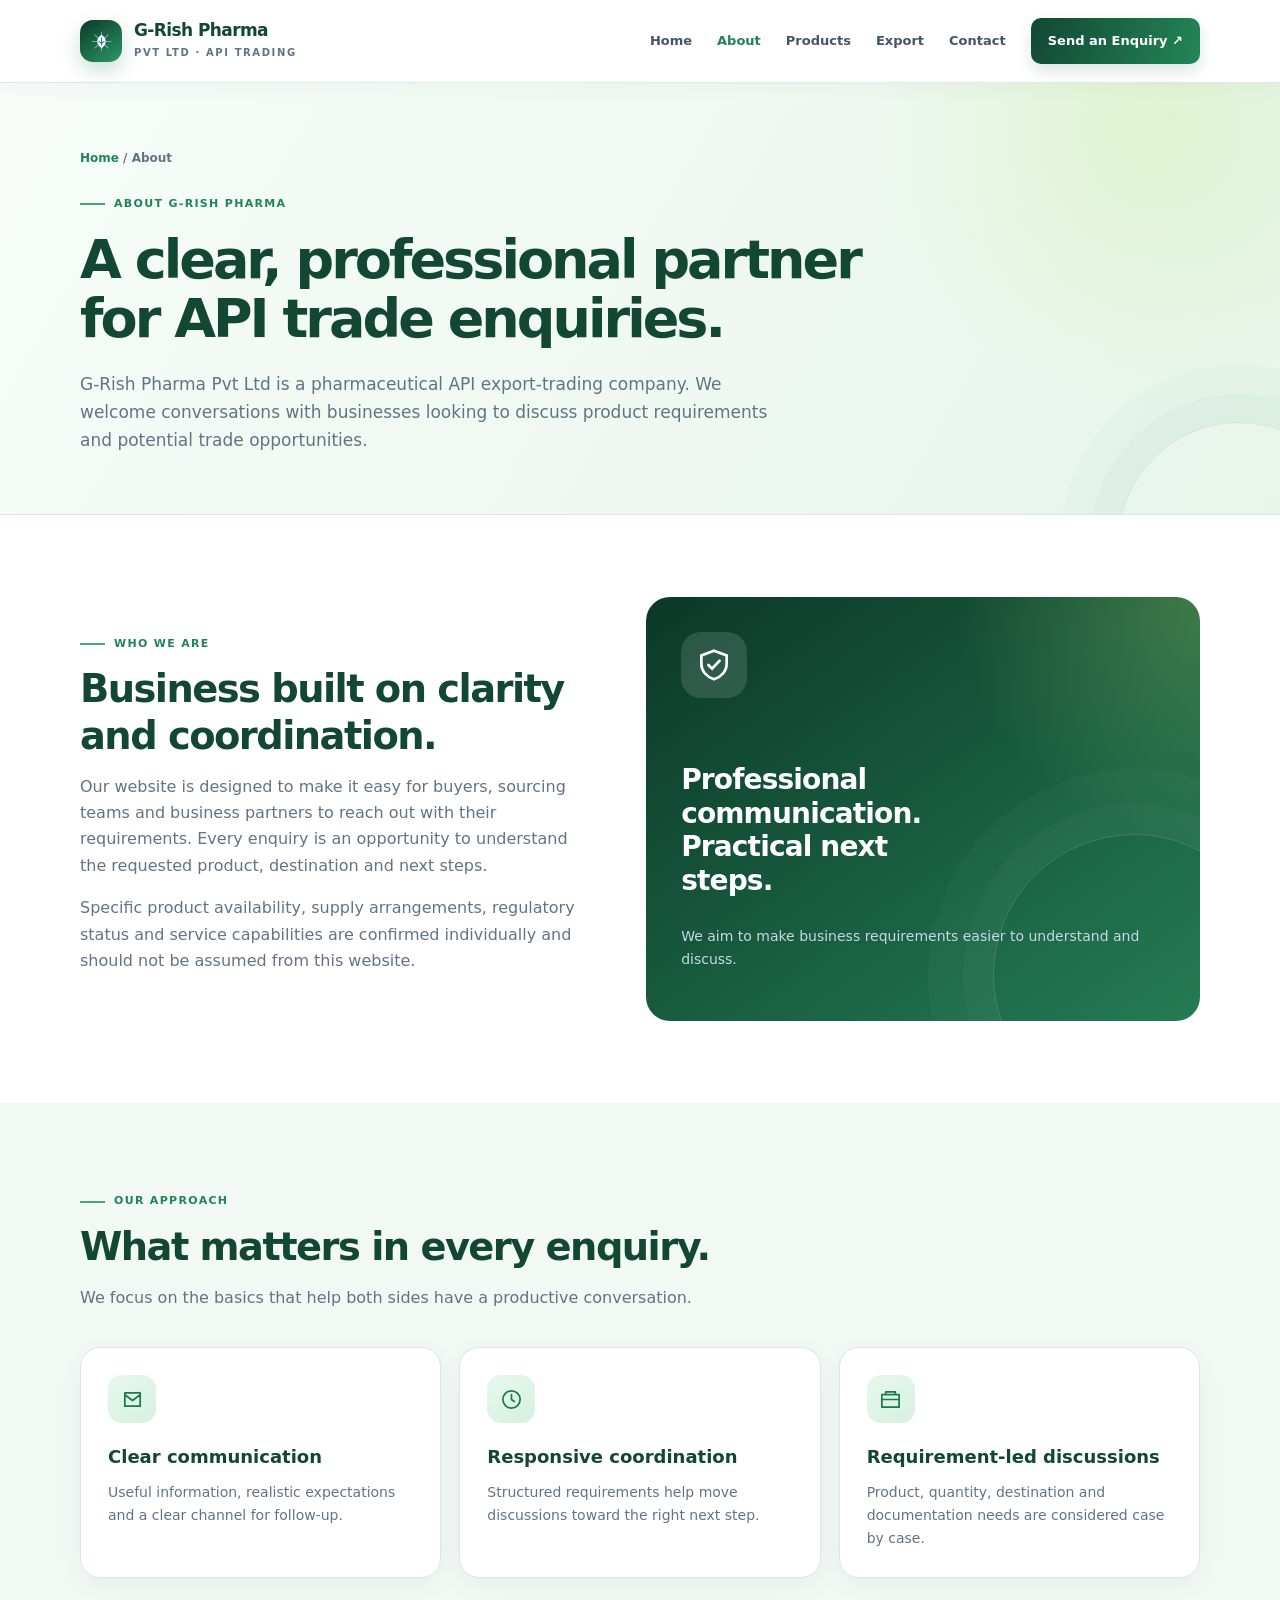
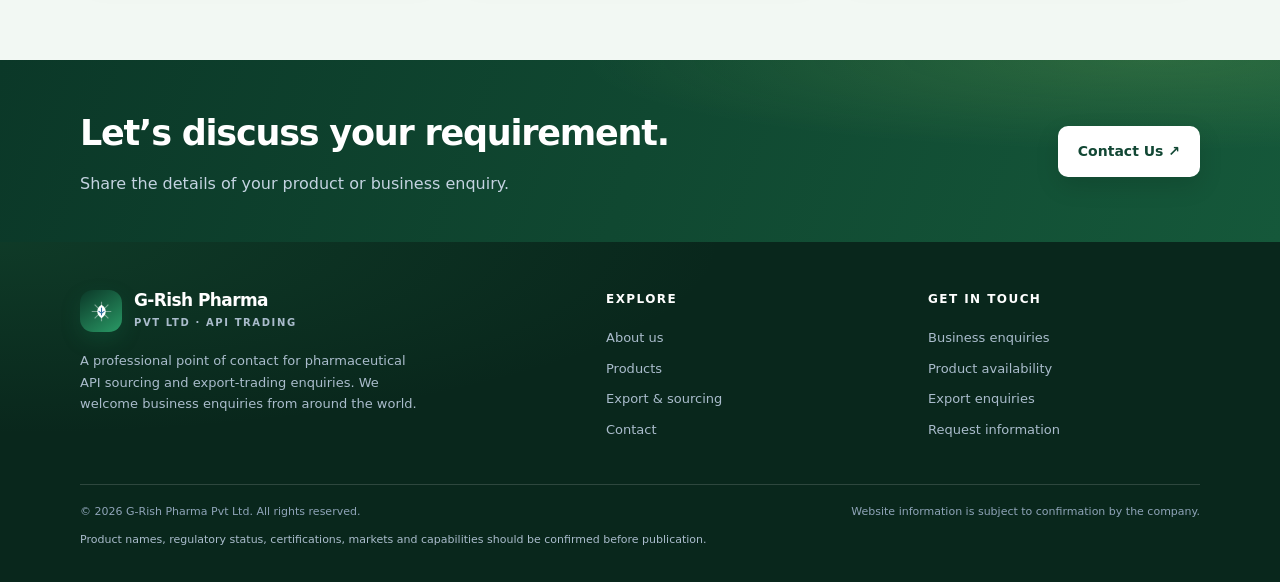
==== about.html @ d68f6c67 "add new static html files" ====
<!doctype html>
<html lang="en">
<head>
  <meta charset="utf-8">
  <meta name="viewport" content="width=device-width, initial-scale=1">
  <title>About Us | G-Rish Pharma Pvt Ltd</title>
  <meta name="description" content="Learn about G-Rish Pharma Pvt Ltd and its approach to pharmaceutical API sourcing and export-trading enquiries.">
  <meta name="theme-color" content="#102541">
  <link rel="stylesheet" href="assets/style.css">
</head>
<body>
<a class="skip-link" href="#main">Skip to content</a>
<header class="site-header">
  <div class="container nav-wrap">
    <a class="brand" href="index.html" aria-label="G-Rish Pharma home">
      <span class="brand-mark" aria-hidden="true">
      <svg viewBox="0 0 32 32" fill="none"><path d="M16 3.5v25M3.5 16h25M7.2 7.2l17.6 17.6M24.8 7.2 7.2 24.8" stroke="currentColor" stroke-width="1.5" opacity=".42"/><path d="M16 7.2c-3.6 2.2-5.4 5.2-5.4 8.8 0 3.6 2.1 6.1 5.4 8.7 3.3-2.6 5.4-5.1 5.4-8.7 0-3.6-1.8-6.6-5.4-8.8Z" fill="white"/><path d="M16 11.5v8.8M12.7 15.9l3.3 2.5 3.3-2.5" stroke="#2b6f9f" stroke-width="1.4" stroke-linecap="round" stroke-linejoin="round"/></svg>
    </span>
      <span><span class="brand-name">G-Rish Pharma</span><span class="brand-sub">Pvt Ltd · API Trading</span></span>
    </a>
    <button class="menu-toggle" type="button" aria-expanded="false" aria-controls="primary-navigation">Menu</button>
    <nav class="nav-links" id="primary-navigation" aria-label="Main navigation">
      <a href="index.html">Home</a><a href="about.html" aria-current="page">About</a><a href="products.html">Products</a><a href="export.html">Export</a><a href="contact.html">Contact</a>
      <a class="nav-cta" href="contact.html">Send an Enquiry ↗</a>
    </nav>
  </div>
</header>
<main id="main">

<section class="page-hero"><div class="container"><div class="breadcrumb"><a href="index.html">Home</a> / About</div><span class="eyebrow">About G-Rish Pharma</span><h1>A clear, professional partner for API trade enquiries.</h1><p>G-Rish Pharma Pvt Ltd is a pharmaceutical API export-trading company. We welcome conversations with businesses looking to discuss product requirements and potential trade opportunities.</p></div></section>
<section class="section"><div class="container split">
  <div class="split-copy"><span class="eyebrow">Who we are</span><h2>Business built on clarity and coordination.</h2><p>Our website is designed to make it easy for buyers, sourcing teams and business partners to reach out with their requirements. Every enquiry is an opportunity to understand the requested product, destination and next steps.</p><p>Specific product availability, supply arrangements, regulatory status and service capabilities are confirmed individually and should not be assumed from this website.</p></div>
  <div class="split-visual"><div class="big-mark"><svg width="38" height="38" viewBox="0 0 24 24" fill="none"><path d="M12 3 20 6v5c0 5-3.5 8.5-8 10-4.5-1.5-8-5-8-10V6l8-3Z" stroke="white" stroke-width="1.7"/><path d="m8.5 12 2.3 2.3 4.7-5" stroke="white" stroke-width="1.7" stroke-linecap="round"/></svg></div><h3>Professional communication. Practical next steps.</h3><p>We aim to make business requirements easier to understand and discuss.</p></div>
</div></section>
<section class="section section-soft"><div class="container"><div class="section-head"><span class="eyebrow">Our approach</span><h2>What matters in every enquiry.</h2><p>We focus on the basics that help both sides have a productive conversation.</p></div><div class="card-grid">
<article class="info-card"><div class="card-icon"><svg viewBox="0 0 24 24" fill="none"><path d="M4 5h16v14H4zM4 7l8 6 8-6" stroke="currentColor" stroke-width="1.8" stroke-linejoin="round"/></svg></div><h3>Clear communication</h3><p>Useful information, realistic expectations and a clear channel for follow-up.</p></article>
<article class="info-card"><div class="card-icon"><svg viewBox="0 0 24 24" fill="none"><circle cx="12" cy="12" r="9" stroke="currentColor" stroke-width="1.8"/><path d="M12 7v5l3 2" stroke="currentColor" stroke-width="1.8" stroke-linecap="round"/></svg></div><h3>Responsive coordination</h3><p>Structured requirements help move discussions toward the right next step.</p></article>
<article class="info-card"><div class="card-icon"><svg viewBox="0 0 24 24" fill="none"><path d="M3 7h18v13H3zM7 7V4h10v3M3 12h18" stroke="currentColor" stroke-width="1.8" stroke-linejoin="round"/></svg></div><h3>Requirement-led discussions</h3><p>Product, quantity, destination and documentation needs are considered case by case.</p></article>
</div></div></section>
<section class="cta-band"><div class="container cta-wrap"><div><h2>Let’s discuss your requirement.</h2><p>Share the details of your product or business enquiry.</p></div><a class="btn" href="contact.html">Contact Us ↗</a></div></section>

</main>
<footer class="site-footer">
  <div class="container">
    <div class="footer-grid">
      <div class="footer-brand">
        <a class="brand" href="index.html"><span class="brand-mark" aria-hidden="true">
      <svg viewBox="0 0 32 32" fill="none"><path d="M16 3.5v25M3.5 16h25M7.2 7.2l17.6 17.6M24.8 7.2 7.2 24.8" stroke="currentColor" stroke-width="1.5" opacity=".42"/><path d="M16 7.2c-3.6 2.2-5.4 5.2-5.4 8.8 0 3.6 2.1 6.1 5.4 8.7 3.3-2.6 5.4-5.1 5.4-8.7 0-3.6-1.8-6.6-5.4-8.8Z" fill="white"/><path d="M16 11.5v8.8M12.7 15.9l3.3 2.5 3.3-2.5" stroke="#2b6f9f" stroke-width="1.4" stroke-linecap="round" stroke-linejoin="round"/></svg>
    </span><span><span class="brand-name">G-Rish Pharma</span><span class="brand-sub">Pvt Ltd · API Trading</span></span></a>
        <p>A professional point of contact for pharmaceutical API sourcing and export-trading enquiries. We welcome business enquiries from around the world.</p>
      </div>
      <div class="footer-col"><h3>Explore</h3><a href="about.html">About us</a><a href="products.html">Products</a><a href="export.html">Export & sourcing</a><a href="contact.html">Contact</a></div>
      <div class="footer-col"><h3>Get in touch</h3><a href="contact.html">Business enquiries</a><a href="contact.html">Product availability</a><a href="contact.html">Export enquiries</a><a href="contact.html">Request information</a></div>
    </div>
    <div class="footer-bottom"><span>© <span id="year">2026</span> G-Rish Pharma Pvt Ltd. All rights reserved.</span><span>Website information is subject to confirmation by the company.</span></div>
    <p class="footer-note">Product names, regulatory status, certifications, markets and capabilities should be confirmed before publication.</p>
  </div>
</footer>
<script>document.getElementById('year').textContent = new Date().getFullYear();</script>
<script src="assets/script.js"></script>
</body>
</html>
---- assets/style.css ----
:root {
  --navy: #124734;
  --navy-2: #1b6247;
  --blue: #20845b;
  --teal: #45a878;
  --ink: #1b2b3d;
  --muted: #637386;
  --line: #dce5ed;
  --pale: #f2f8f3;
  --white: #fff;
  --shadow: 0 18px 45px rgba(16, 37, 65, .09);
  --radius: 18px;
}
* { box-sizing: border-box; }
html { scroll-behavior: smooth; }
body { margin: 0; color: var(--ink); background: var(--white); font-family: Inter, ui-sans-serif, system-ui, -apple-system, BlinkMacSystemFont, "Segoe UI", sans-serif; line-height: 1.65; }
a { color: inherit; text-decoration: none; }
img, svg { max-width: 100%; }
.container { width: min(1120px, calc(100% - 40px)); margin: 0 auto; }
.skip-link { position: absolute; left: -999px; top: 0; background: white; padding: 10px; z-index: 99; }
.skip-link:focus { left: 10px; }
.site-header { position: sticky; top: 0; z-index: 50; background: rgba(255,255,255,.96); backdrop-filter: blur(12px); border-bottom: 1px solid rgba(220,229,237,.9); }
.nav-wrap { min-height: 82px; display: flex; align-items: center; justify-content: space-between; gap: 24px; }
.brand { display: flex; align-items: center; gap: 12px; min-width: 205px; }
.brand-mark { width: 42px; height: 42px; display: grid; place-items: center; color: white; border-radius: 13px; background: linear-gradient(145deg, var(--navy), var(--blue)); box-shadow: 0 7px 18px rgba(16,37,65,.18); }
.brand-mark svg { width: 25px; height: 25px; }
.brand-name { display: block; font-weight: 800; color: var(--navy); letter-spacing: -.035em; line-height: 1.1; font-size: 17px; }
.brand-sub { display: block; font-size: 10px; letter-spacing: .16em; color: var(--muted); font-weight: 700; text-transform: uppercase; margin-top: 5px; }
.nav-links { display: flex; align-items: center; gap: 25px; font-size: 13px; font-weight: 700; color: #43556a; }
.nav-links a { padding: 10px 0; transition: color .2s; }
.nav-links a:hover, .nav-links a[aria-current="page"] { color: var(--blue); }
.nav-links .nav-cta { background: var(--navy); color: white; padding: 12px 17px; border-radius: 10px; }
.nav-links .nav-cta:hover { background: var(--blue); color: white; }
.menu-toggle { display: none; border: 1px solid var(--line); background: white; color: var(--navy); padding: 9px 12px; border-radius: 10px; font-weight: 700; }
.hero { overflow: hidden; background: radial-gradient(circle at 85% 15%, rgba(54,166,160,.16), transparent 25%), linear-gradient(120deg, #f5faf6 0%, #eef7f0 60%, #e5f3e9 100%); position: relative; }
.hero-grid { display: grid; grid-template-columns: 1.08fr .92fr; gap: 52px; align-items: center; padding: 86px 0 92px; min-height: 555px; }
.eyebrow { display: inline-flex; align-items: center; gap: 9px; text-transform: uppercase; letter-spacing: .15em; color: var(--blue); font-size: 11px; font-weight: 800; }
.eyebrow:before { content: ""; width: 25px; height: 2px; background: var(--teal); display: inline-block; }
h1, h2, h3, p { margin-top: 0; }
h1 { font-size: clamp(38px, 5vw, 62px); line-height: 1.08; letter-spacing: -.055em; color: var(--navy); margin: 18px 0 22px; }
h1 em { color: var(--blue); font-style: normal; }
.lead { font-size: 18px; color: #56697c; max-width: 580px; line-height: 1.75; }
.actions { display: flex; flex-wrap: wrap; gap: 12px; margin-top: 30px; }
.btn { display: inline-flex; align-items: center; justify-content: center; gap: 9px; padding: 13px 19px; border-radius: 10px; font-size: 14px; font-weight: 800; border: 1px solid transparent; cursor: pointer; transition: transform .2s, background .2s, box-shadow .2s; }
.btn:hover { transform: translateY(-2px); }
.btn-primary { color: white; background: var(--navy); box-shadow: 0 9px 20px rgba(16,37,65,.16); }
.btn-primary:hover { background: var(--blue); }
.btn-outline { color: var(--navy); border-color: #c8d5e0; background: rgba(255,255,255,.65); }
.btn-outline:hover { background: white; }
.hero-visual { position: relative; min-height: 350px; display: grid; place-items: center; }
.visual-orbit { position: absolute; width: min(390px, 100%); aspect-ratio: 1; border: 1px solid rgba(32,132,91,.18); border-radius: 50%; }
.visual-orbit:before, .visual-orbit:after { content: ""; position: absolute; inset: 30px; border: 1px dashed rgba(32,132,91,.2); border-radius: 50%; }
.visual-orbit:after { inset: 65px; border-style: solid; opacity: .7; }
.molecule-card { width: 255px; min-height: 275px; position: relative; z-index: 1; border: 1px solid rgba(255,255,255,.9); border-radius: 28px; background: linear-gradient(145deg, rgba(255,255,255,.94), rgba(239,247,250,.88)); box-shadow: 0 30px 65px rgba(16,37,65,.15); display: flex; flex-direction: column; align-items: center; justify-content: center; padding: 25px; }
.molecule-icon { width: 130px; height: 130px; margin-bottom: 16px; }
.molecule-card strong { font-size: 17px; color: var(--navy); }
.molecule-card span { font-size: 11px; color: var(--muted); letter-spacing: .11em; text-transform: uppercase; margin-top: 4px; }
.float-chip { position: absolute; z-index: 2; display: flex; align-items: center; gap: 10px; background: white; padding: 12px 15px; border: 1px solid var(--line); border-radius: 13px; box-shadow: var(--shadow); font-size: 12px; font-weight: 800; color: var(--navy); }
.float-chip small { display: block; color: var(--muted); font-size: 10px; font-weight: 600; }
.float-chip .chip-icon { width: 33px; height: 33px; display: grid; place-items: center; border-radius: 9px; color: var(--blue); background: #e8f5ec; }
.chip-top { top: 30px; right: -2px; }
.chip-bottom { bottom: 28px; left: -6px; }
.trust-strip { border-bottom: 1px solid var(--line); background: white; }
.trust-grid { display: grid; grid-template-columns: repeat(3, 1fr); gap: 20px; padding: 23px 0; }
.trust-item { display: flex; align-items: center; gap: 13px; color: var(--navy); font-size: 13px; font-weight: 800; }
.trust-item svg { color: var(--teal); flex: 0 0 24px; }
.section { padding: 82px 0; }
.section-soft { background: var(--pale); }
.section-head { max-width: 690px; margin-bottom: 36px; }
.section-head h2, .split-copy h2 { color: var(--navy); font-size: clamp(29px, 3vw, 42px); letter-spacing: -.04em; line-height: 1.2; margin: 13px 0 15px; }
.section-head p, .split-copy p { color: var(--muted); font-size: 16px; }
.card-grid { display: grid; grid-template-columns: repeat(3, 1fr); gap: 18px; }
.info-card { background: white; border: 1px solid var(--line); border-radius: var(--radius); padding: 27px; box-shadow: 0 5px 18px rgba(16,37,65,.025); transition: transform .2s, box-shadow .2s; }
.info-card:hover { transform: translateY(-4px); box-shadow: var(--shadow); }
.card-icon { width: 48px; height: 48px; border-radius: 14px; background: #e8f5ec; color: var(--blue); display: grid; place-items: center; margin-bottom: 19px; }
.card-icon svg { width: 23px; height: 23px; }
.info-card h3 { color: var(--navy); font-size: 18px; margin-bottom: 9px; }
.info-card p { color: var(--muted); font-size: 14px; margin-bottom: 0; }
.text-link { display: inline-flex; align-items: center; gap: 8px; color: var(--blue); font-weight: 800; font-size: 13px; margin-top: 18px; }
.split { display: grid; grid-template-columns: .95fr 1.05fr; gap: 65px; align-items: center; }
.split-visual { min-height: 345px; border-radius: 24px; background: linear-gradient(145deg, var(--navy), #247b54); padding: 35px; color: white; position: relative; overflow: hidden; }
.split-visual:after { content: ""; position: absolute; width: 280px; height: 280px; right: -75px; bottom: -95px; border: 1px solid rgba(255,255,255,.15); border-radius: 50%; box-shadow: 0 0 0 30px rgba(255,255,255,.025), 0 0 0 65px rgba(255,255,255,.025); }
.split-visual .big-mark { width: 66px; height: 66px; border-radius: 20px; background: rgba(255,255,255,.13); display: grid; place-items: center; margin-bottom: 65px; }
.split-visual h3 { font-size: 28px; letter-spacing: -.03em; max-width: 300px; line-height: 1.2; position: relative; z-index: 1; }
.split-visual p { color: #c5d8e7; font-size: 14px; position: relative; z-index: 1; }
.check-list { list-style: none; padding: 0; margin: 23px 0 0; display: grid; gap: 13px; }
.check-list li { display: flex; gap: 11px; color: #405468; font-size: 14px; }
.check-list svg { color: var(--teal); flex: 0 0 19px; margin-top: 3px; }
.cta-band { background: var(--navy); color: white; padding: 45px 0; }
.cta-wrap { display: flex; align-items: center; justify-content: space-between; gap: 25px; }
.cta-wrap h2 { font-size: clamp(25px, 3vw, 35px); letter-spacing: -.035em; margin-bottom: 8px; }
.cta-wrap p { color: #c4d3e1; margin-bottom: 0; }
.cta-band .btn { background: white; color: var(--navy); white-space: nowrap; }
.page-hero { padding: 66px 0 60px; background: linear-gradient(120deg, #f5faf6, #eaf5ed); border-bottom: 1px solid var(--line); }
.page-hero h1 { font-size: clamp(37px, 4.5vw, 54px); max-width: 780px; }
.page-hero p { color: var(--muted); font-size: 17px; max-width: 720px; margin-bottom: 0; }
.breadcrumb { color: var(--muted); font-size: 12px; font-weight: 700; margin-bottom: 18px; }
.breadcrumb a { color: var(--blue); }
.product-note { background: #fff8e8; border: 1px solid #f1dfb3; border-radius: 12px; padding: 15px 18px; color: #72551b; font-size: 13px; margin-bottom: 25px; }
.product-card { display: flex; flex-direction: column; }
.product-card .product-type { display: inline-flex; align-self: flex-start; color: var(--blue); background: #e8f5ec; border-radius: 7px; padding: 5px 9px; font-size: 10px; font-weight: 800; letter-spacing: .08em; text-transform: uppercase; margin-bottom: 14px; }
.product-card .text-link { margin-top: auto; padding-top: 18px; }
.feature-list { display: grid; grid-template-columns: repeat(2, 1fr); gap: 18px; }
.feature { display: flex; gap: 14px; padding: 18px; border: 1px solid var(--line); border-radius: 14px; }
.feature .card-icon { flex: 0 0 43px; width: 43px; height: 43px; margin: 0; }
.feature h3 { font-size: 15px; margin-bottom: 4px; color: var(--navy); }
.feature p { color: var(--muted); font-size: 13px; margin: 0; }
.steps { display: grid; grid-template-columns: repeat(4, 1fr); gap: 15px; counter-reset: step; }
.step { padding: 22px; border: 1px solid var(--line); border-radius: 15px; background: white; counter-increment: step; }
.step:before { content: "0" counter(step); display: block; color: var(--teal); font-size: 12px; font-weight: 900; letter-spacing: .12em; margin-bottom: 22px; }
.step h3 { color: var(--navy); font-size: 16px; margin-bottom: 8px; }
.step p { font-size: 13px; color: var(--muted); margin: 0; }
.contact-grid { display: grid; grid-template-columns: .8fr 1.2fr; gap: 35px; align-items: start; }
.contact-panel { background: var(--navy); border-radius: var(--radius); padding: 30px; color: white; }
.contact-panel h2 { font-size: 25px; margin-bottom: 12px; }
.contact-panel > p { color: #c4d3e1; font-size: 14px; }
.contact-item { padding: 17px 0; border-top: 1px solid rgba(255,255,255,.16); }
.contact-item span { display: block; color: #9eb8cc; font-size: 11px; text-transform: uppercase; letter-spacing: .1em; font-weight: 800; margin-bottom: 5px; }
.contact-item strong, .contact-item a { font-size: 14px; overflow-wrap: anywhere; }
.contact-item .placeholder { color: #f5d58a; font-weight: 600; }
.form-panel { padding: 30px; border: 1px solid var(--line); border-radius: var(--radius); box-shadow: var(--shadow); }
.form-panel h2 { color: var(--navy); font-size: 25px; margin-bottom: 5px; }
.form-panel > p { color: var(--muted); font-size: 13px; margin-bottom: 24px; }
.form-grid { display: grid; grid-template-columns: repeat(2, 1fr); gap: 17px; }
.field { display: flex; flex-direction: column; gap: 7px; }
.field-full { grid-column: 1 / -1; }
.field label { font-size: 12px; font-weight: 800; color: #42566b; }
.field input, .field select, .field textarea { width: 100%; border: 1px solid #d4dfe8; border-radius: 9px; padding: 12px 13px; font: inherit; font-size: 14px; color: var(--ink); background: white; }
.field textarea { min-height: 125px; resize: vertical; }
.field input:focus, .field select:focus, .field textarea:focus { outline: 3px solid rgba(32,132,91,.15); border-color: var(--blue); }
.form-hint { color: var(--muted); font-size: 11px; margin: 12px 0 0; }
.form-status { display: none; margin-top: 15px; padding: 12px; border-radius: 9px; background: #eaf7f2; color: #17654b; font-size: 13px; }
.site-footer { background: #0b1b2d; color: white; padding: 48px 0 22px; }
.footer-grid { display: grid; grid-template-columns: 1.4fr .8fr .8fr; gap: 50px; padding-bottom: 35px; }
.footer-brand .brand-name { color: white; }
.footer-brand .brand-sub { color: #aabccc; }
.footer-brand p { color: #aabccc; max-width: 350px; font-size: 13px; margin-top: 18px; }
.footer-col h3 { font-size: 12px; text-transform: uppercase; letter-spacing: .12em; margin-bottom: 17px; }
.footer-col a { display: block; color: #aabccc; font-size: 13px; margin: 9px 0; }
.footer-col a:hover { color: white; }
.footer-bottom { border-top: 1px solid rgba(255,255,255,.12); padding-top: 18px; display: flex; justify-content: space-between; gap: 15px; color: #8fa4b8; font-size: 11px; }
.footer-note { color: #aabccc; font-size: 11px; margin-top: 10px; }
@media (max-width: 900px) {
  .nav-links { gap: 14px; }
  .hero-grid { gap: 22px; }
  .split { gap: 35px; }
  .steps { grid-template-columns: repeat(2, 1fr); }
  .contact-grid { grid-template-columns: 1fr; }
}
@media (max-width: 720px) {
  .container { width: min(100% - 30px, 1120px); }
  .nav-wrap { min-height: 72px; }
  .menu-toggle { display: inline-flex; }
  .nav-links { display: none; position: absolute; left: 0; right: 0; top: 71px; padding: 14px 20px 20px; background: white; border-bottom: 1px solid var(--line); flex-direction: column; align-items: stretch; gap: 2px; box-shadow: 0 18px 25px rgba(16,37,65,.08); }
  .nav-links.open { display: flex; }
  .nav-links a { padding: 11px 8px; }
  .nav-links .nav-cta { text-align: center; margin-top: 5px; }
  .hero-grid { grid-template-columns: 1fr; padding: 58px 0 48px; gap: 15px; }
  .hero-visual { min-height: 310px; }
  .visual-orbit { width: 300px; }
  .molecule-card { width: 215px; min-height: 225px; }
  .molecule-icon { width: 105px; height: 105px; }
  .chip-top { right: 0; top: 12px; }
  .chip-bottom { left: 0; bottom: 8px; }
  .trust-grid { grid-template-columns: 1fr; gap: 13px; padding: 20px 0; }
  .section { padding: 58px 0; }
  .card-grid { grid-template-columns: 1fr; }
  .split { grid-template-columns: 1fr; }
  .split-visual { min-height: 280px; }
  .split-visual .big-mark { margin-bottom: 40px; }
  .cta-wrap { align-items: flex-start; flex-direction: column; }
  .page-hero { padding: 47px 0; }
  .feature-list { grid-template-columns: 1fr; }
  .footer-grid { grid-template-columns: 1fr 1fr; gap: 30px; }
  .footer-brand { grid-column: 1 / -1; }
  .footer-bottom { flex-direction: column; }
  .form-grid { grid-template-columns: 1fr; }
  .field-full { grid-column: auto; }
  .form-panel, .contact-panel { padding: 23px; }
}
@media (prefers-reduced-motion: reduce) {
  *, *::before, *::after { scroll-behavior: auto !important; transition: none !important; }
}

/* Enhanced visual identity and subtle motion */
:root { --lime: #b9e86b; --mint: #e7f8ef; --deep-green: #0b3828; --shadow: 0 22px 55px rgba(10, 61, 40, .12); }
.site-header { box-shadow: 0 4px 22px rgba(10,61,40,.035); }
.brand-mark { background: linear-gradient(145deg, #0b3828, #2a9a66); box-shadow: 0 8px 20px rgba(22,120,76,.23); }
.nav-links .nav-cta { background: linear-gradient(110deg, #124734, #238657); box-shadow: 0 7px 16px rgba(18,71,52,.14); }
.hero { background: radial-gradient(ellipse at 82% 28%, rgba(185,232,107,.30), transparent 22%), radial-gradient(ellipse at 5% 100%, rgba(45,165,107,.13), transparent 35%), linear-gradient(125deg, #f7fcf8 0%, #edf8f0 53%, #e1f3e6 100%); }
.hero:before { content: ""; position: absolute; inset: 0; pointer-events: none; opacity: .24; background-image: radial-gradient(#55a977 1px, transparent 1px); background-size: 23px 23px; mask-image: linear-gradient(90deg, black, transparent 60%); }
.hero-grid { position: relative; z-index: 1; }
.hero h1 { animation: rise-in .75s both; }
.hero .lead { animation: rise-in .85s .08s both; }
.hero .actions { animation: rise-in .9s .15s both; }
.eyebrow { letter-spacing: .12em; }
.live-dot { display: inline-block; width: 8px; height: 8px; border-radius: 50%; background: #2caa68; box-shadow: 0 0 0 5px rgba(44,170,104,.12); animation: pulse-dot 2s infinite; }
.btn-primary { background: linear-gradient(110deg, #10452f, #258b59); box-shadow: 0 11px 24px rgba(18,100,62,.2); }
.btn-primary:hover { box-shadow: 0 14px 28px rgba(18,100,62,.28); }
.visual-orbit { border-color: rgba(32,132,91,.23); animation: orbit-breathe 6s ease-in-out infinite; }
.molecule-card { border-radius: 30px; background: linear-gradient(145deg, rgba(255,255,255,.98), rgba(230,248,237,.9)); box-shadow: 0 28px 75px rgba(16,78,49,.17); animation: float-soft 5s ease-in-out infinite; }
.molecule-icon { filter: drop-shadow(0 7px 7px rgba(40,145,95,.12)); }
.float-chip { box-shadow: 0 13px 35px rgba(10,61,40,.13); animation: float-soft 5.5s ease-in-out infinite; }
.chip-bottom { animation-delay: -2.2s; }
.orbit-spark { position: absolute; z-index: 2; color: #5aa96f; font-size: 28px; animation: twinkle 3s ease-in-out infinite; }
.spark-one { top: 28px; left: 48px; }
.spark-two { right: 38px; bottom: 39px; animation-delay: -1.2s; }
.category-ribbon { overflow: hidden; color: white; background: #103e2b; border-block: 1px solid rgba(255,255,255,.13); }
.category-track { display: flex; align-items: center; justify-content: space-around; gap: 34px; min-width: max-content; padding: 14px 0; animation: marquee 32s linear infinite; }
.category-track span { font-size: 10px; font-weight: 850; letter-spacing: .18em; }
.category-track b { color: var(--lime); font-size: 13px; }
.trust-strip { border-bottom-color: #e3eee7; }
.trust-item { padding: 3px 0; }
.trust-item svg { color: #248b59; }
.section-head h2 em, .spotlight-head h2 em { color: #218654; font-style: normal; }
.info-card { border-radius: 20px; box-shadow: 0 8px 28px rgba(10,61,40,.045); }
.info-card:hover { border-color: #b9dfc7; box-shadow: 0 20px 45px rgba(10,61,40,.1); }
.card-icon { background: linear-gradient(145deg, #e7f8ef, #d6f0df); color: #197a4c; }
.spotlight-section { background: linear-gradient(180deg, #fff 0%, #f7fcf8 100%); }
.spotlight-head { display: flex; justify-content: space-between; align-items: end; gap: 25px; margin-bottom: 32px; }
.spotlight-head h2 { max-width: 640px; margin: 13px 0 0; color: var(--navy); font-size: clamp(29px, 3vw, 42px); line-height: 1.18; letter-spacing: -.04em; }
.spotlight-grid { display: grid; grid-template-columns: repeat(4, 1fr); gap: 15px; }
.spotlight-card { min-height: 265px; padding: 23px; position: relative; overflow: hidden; border: 1px solid #dcece2; border-radius: 19px; background: white; transition: transform .25s, box-shadow .25s, border-color .25s; }
.spotlight-card:after { content: ""; position: absolute; width: 150px; height: 150px; border-radius: 50%; right: -80px; top: -78px; background: #eff9e8; transition: transform .3s; }
.spotlight-card:hover { transform: translateY(-7px); border-color: #a8d6b8; box-shadow: 0 20px 42px rgba(10,61,40,.1); }
.spotlight-card:hover:after { transform: scale(1.35); }
.spotlight-number { position: relative; z-index: 1; font-size: 11px; letter-spacing: .12em; color: #6b9c7c; font-weight: 900; }
.spotlight-symbol { display: grid; place-items: center; width: 45px; height: 45px; margin: 22px 0 18px; border-radius: 14px; color: #176b43; background: #e8f7ed; font-size: 24px; font-weight: 500; }
.spotlight-card h3 { color: #124734; font-size: 17px; line-height: 1.3; margin-bottom: 9px; }
.spotlight-card p { color: var(--muted); font-size: 13px; line-height: 1.65; }
.spotlight-arrow { display: inline-block; margin-top: 4px; color: #218654; font-size: 12px; font-weight: 850; }
.split-visual { background: radial-gradient(circle at 100% 0%, rgba(185,232,107,.24), transparent 35%), linear-gradient(145deg, #0b3828, #247b54); }
.cta-band { background: radial-gradient(ellipse at 90% 0%, rgba(185,232,107,.15), transparent 35%), linear-gradient(110deg, #0b3828, #15583a); }
.cta-band .btn { color: #124734; box-shadow: 0 9px 25px rgba(0,0,0,.12); }
.page-hero { position: relative; overflow: hidden; background: radial-gradient(circle at 90% 10%, rgba(185,232,107,.23), transparent 23%), linear-gradient(120deg, #f7fcf8, #e7f5eb); }
.page-hero:after { content: ""; position: absolute; width: 240px; height: 240px; border: 1px solid rgba(32,132,91,.12); border-radius: 50%; right: -80px; bottom: -150px; box-shadow: 0 0 0 28px rgba(32,132,91,.035), 0 0 0 58px rgba(32,132,91,.025); }
.page-hero .container { position: relative; z-index: 1; }
.product-card, .feature, .step, .contact-panel, .form-panel { border-radius: 19px; }
.product-card:hover, .feature:hover, .step:hover { box-shadow: 0 16px 35px rgba(10,61,40,.08); border-color: #c2e2ce; }
.site-footer { background: radial-gradient(ellipse at 0% 0%, rgba(42,145,91,.18), transparent 40%), #09271c; }
.footer-bottom { border-color: rgba(255,255,255,.15); }
@keyframes rise-in { from { opacity: 0; transform: translateY(18px); } to { opacity: 1; transform: translateY(0); } }
@keyframes float-soft { 0%,100% { transform: translateY(0); } 50% { transform: translateY(-9px); } }
@keyframes orbit-breathe { 0%,100% { transform: scale(1); opacity: .85; } 50% { transform: scale(1.035); opacity: 1; } }
@keyframes pulse-dot { 0%,100% { box-shadow: 0 0 0 4px rgba(44,170,104,.12); } 50% { box-shadow: 0 0 0 8px rgba(44,170,104,.04); } }
@keyframes twinkle { 0%,100% { opacity: .45; transform: scale(.85) rotate(0); } 50% { opacity: 1; transform: scale(1.12) rotate(12deg); } }
@keyframes marquee { to { transform: translateX(-50%); } }
@media (max-width: 1000px) { .spotlight-grid { grid-template-columns: repeat(2, 1fr); } }
@media (max-width: 720px) { .spotlight-head { align-items: flex-start; flex-direction: column; } .spotlight-grid { grid-template-columns: 1fr; } .spotlight-card { min-height: 225px; } .category-track { gap: 22px; } }
@media (prefers-reduced-motion: reduce) { .hero h1, .hero .lead, .hero .actions, .visual-orbit, .molecule-card, .float-chip, .orbit-spark, .category-track { animation: none !important; } }
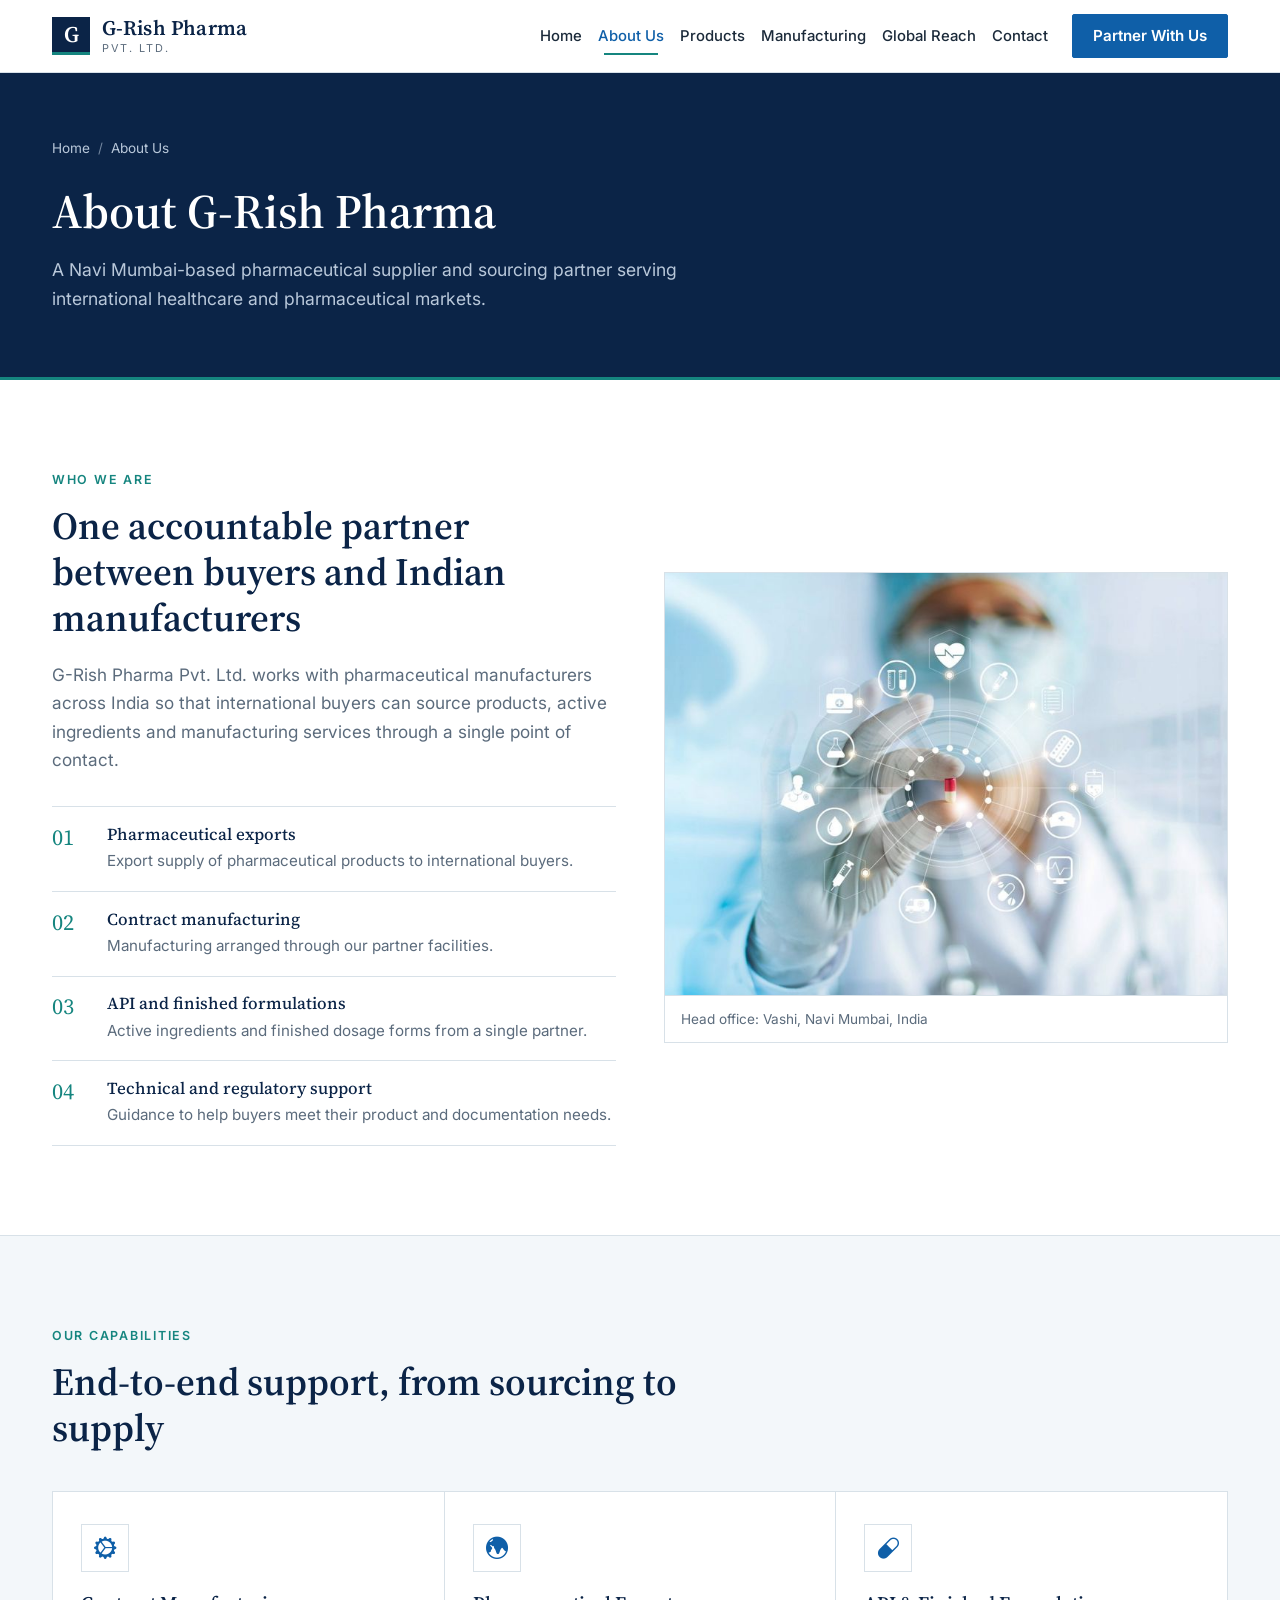
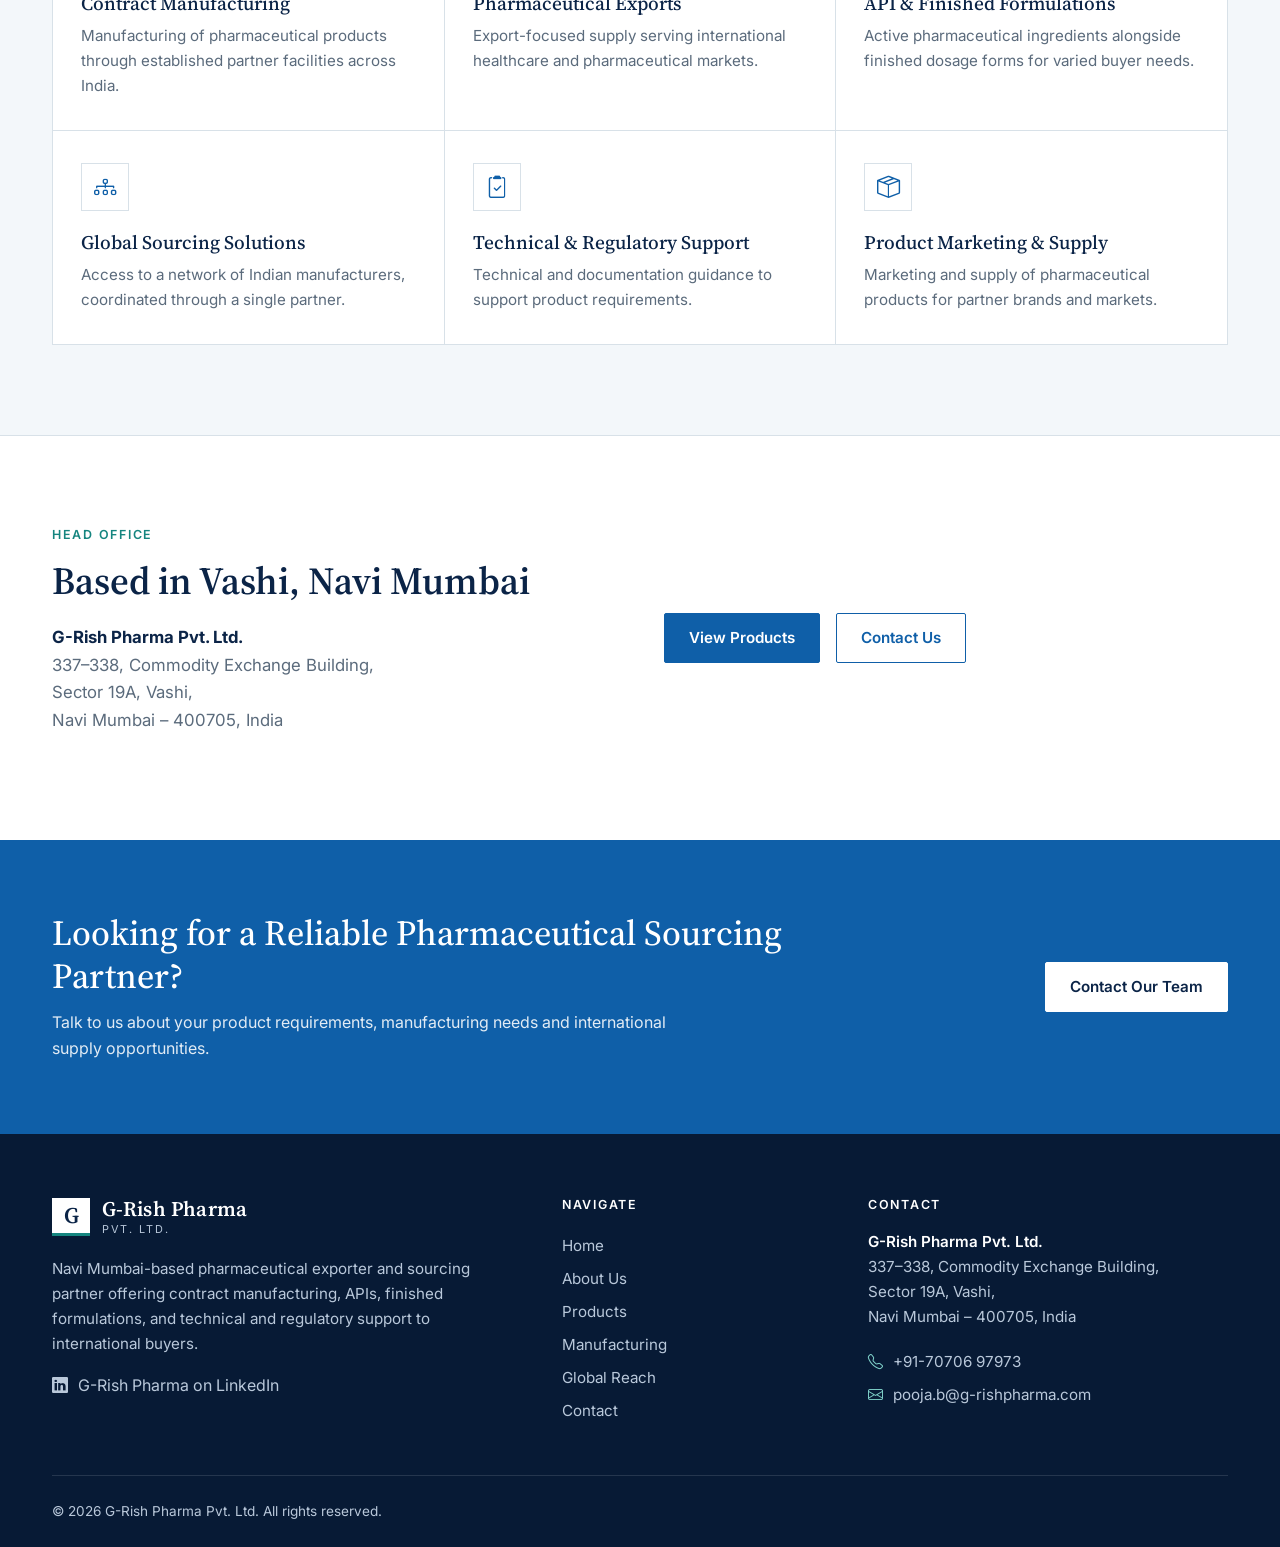
==== commit d787421c: "added new code added new code" ====
--- a/about.html
+++ b/about.html
@@ -1,62 +1,196 @@
-<!doctype html>
+<!DOCTYPE html>
 <html lang="en">
 <head>
-  <meta charset="utf-8">
+  <meta charset="UTF-8">
   <meta name="viewport" content="width=device-width, initial-scale=1">
-  <title>About Us | G-Rish Pharma Pvt Ltd</title>
-  <meta name="description" content="Learn about G-Rish Pharma Pvt Ltd and its approach to pharmaceutical API sourcing and export-trading enquiries.">
-  <meta name="theme-color" content="#102541">
-  <link rel="stylesheet" href="assets/style.css">
+  <title>About Us | G-Rish Pharma Pvt. Ltd.</title>
+  <meta name="description" content="About G-Rish Pharma Pvt. Ltd., a Navi Mumbai-based pharmaceutical supplier and sourcing partner serving international healthcare and pharmaceutical markets.">
+  <meta name="theme-color" content="#0b2447">
+  <meta property="og:type" content="website">
+  <meta property="og:title" content="About Us | G-Rish Pharma Pvt. Ltd.">
+  <meta property="og:description" content="About G-Rish Pharma Pvt. Ltd., a Navi Mumbai-based pharmaceutical supplier and sourcing partner serving international healthcare and pharmaceutical markets.">
+  <meta property="og:image" content="res/intro-healthcare-technology.jpg">
+  <link rel="icon" href="data:image/svg+xml,%3Csvg xmlns='http://www.w3.org/2000/svg' viewBox='0 0 32 32'%3E%3Crect width='32' height='32' fill='%230b2447'/%3E%3Crect y='28' width='32' height='4' fill='%2315857f'/%3E%3Ctext x='16' y='23' font-family='Georgia,serif' font-size='20' font-weight='bold' text-anchor='middle' fill='white'%3EG%3C/text%3E%3C/svg%3E">
+  <link rel="preconnect" href="https://fonts.googleapis.com">
+  <link rel="preconnect" href="https://fonts.gstatic.com" crossorigin>
+  <link href="https://fonts.googleapis.com/css2?family=Inter:wght@400;500;600&family=Source+Serif+4:opsz,wght@8..60,500;8..60,600&display=swap" rel="stylesheet">
+  <link href="https://cdn.jsdelivr.net/npm/bootstrap@5.3.3/dist/css/bootstrap.min.css" rel="stylesheet">
+  <link href="https://cdn.jsdelivr.net/npm/bootstrap-icons@1.11.3/font/bootstrap-icons.min.css" rel="stylesheet">
+  <link href="css/grish.css" rel="stylesheet">
 </head>
 <body>
-<a class="skip-link" href="#main">Skip to content</a>
-<header class="site-header">
-  <div class="container nav-wrap">
-    <a class="brand" href="index.html" aria-label="G-Rish Pharma home">
-      <span class="brand-mark" aria-hidden="true">
-      <svg viewBox="0 0 32 32" fill="none"><path d="M16 3.5v25M3.5 16h25M7.2 7.2l17.6 17.6M24.8 7.2 7.2 24.8" stroke="currentColor" stroke-width="1.5" opacity=".42"/><path d="M16 7.2c-3.6 2.2-5.4 5.2-5.4 8.8 0 3.6 2.1 6.1 5.4 8.7 3.3-2.6 5.4-5.1 5.4-8.7 0-3.6-1.8-6.6-5.4-8.8Z" fill="white"/><path d="M16 11.5v8.8M12.7 15.9l3.3 2.5 3.3-2.5" stroke="#2b6f9f" stroke-width="1.4" stroke-linecap="round" stroke-linejoin="round"/></svg>
-    </span>
-      <span><span class="brand-name">G-Rish Pharma</span><span class="brand-sub">Pvt Ltd · API Trading</span></span>
-    </a>
-    <button class="menu-toggle" type="button" aria-expanded="false" aria-controls="primary-navigation">Menu</button>
-    <nav class="nav-links" id="primary-navigation" aria-label="Main navigation">
-      <a href="index.html">Home</a><a href="about.html" aria-current="page">About</a><a href="products.html">Products</a><a href="export.html">Export</a><a href="contact.html">Contact</a>
-      <a class="nav-cta" href="contact.html">Send an Enquiry ↗</a>
+  <a class="skip-link" href="#main">Skip to content</a>
+  <header class="site-header">
+    <nav class="navbar navbar-expand-lg" aria-label="Primary">
+      <div class="container">
+        <a class="brand" href="index.html" aria-label="G-Rish Pharma Pvt. Ltd. home">
+          <span class="brand__mark" aria-hidden="true">G</span>
+          <span class="brand__text"><span class="brand__name">G-Rish Pharma</span><span class="brand__sub">Pvt. Ltd.</span></span>
+        </a>
+        <button class="navbar-toggler" type="button" data-bs-toggle="collapse" data-bs-target="#mainNav" aria-controls="mainNav" aria-expanded="false" aria-label="Toggle navigation">
+          <span class="navbar-toggler-icon"></span>
+        </button>
+        <div class="collapse navbar-collapse" id="mainNav">
+          <ul class="navbar-nav ms-lg-auto align-items-lg-center">
+            <li class="nav-item"><a class="nav-link" href="index.html">Home</a></li>
+            <li class="nav-item"><a class="nav-link is-active" aria-current="page" href="about.html">About Us</a></li>
+            <li class="nav-item"><a class="nav-link" href="products.html">Products</a></li>
+            <li class="nav-item"><a class="nav-link" href="manufacturing.html">Manufacturing</a></li>
+            <li class="nav-item"><a class="nav-link" href="global-reach.html">Global Reach</a></li>
+            <li class="nav-item"><a class="nav-link" href="contact.html">Contact</a></li>
+            <li class="nav-item ms-lg-3 mt-3 mt-lg-0"><a class="btn btn-brand w-100" href="contact.html">Partner With Us</a></li>
+          </ul>
+        </div>
+      </div>
     </nav>
-  </div>
-</header>
-<main id="main">
+  </header>
 
-<section class="page-hero"><div class="container"><div class="breadcrumb"><a href="index.html">Home</a> / About</div><span class="eyebrow">About G-Rish Pharma</span><h1>A clear, professional partner for API trade enquiries.</h1><p>G-Rish Pharma Pvt Ltd is a pharmaceutical API export-trading company. We welcome conversations with businesses looking to discuss product requirements and potential trade opportunities.</p></div></section>
-<section class="section"><div class="container split">
-  <div class="split-copy"><span class="eyebrow">Who we are</span><h2>Business built on clarity and coordination.</h2><p>Our website is designed to make it easy for buyers, sourcing teams and business partners to reach out with their requirements. Every enquiry is an opportunity to understand the requested product, destination and next steps.</p><p>Specific product availability, supply arrangements, regulatory status and service capabilities are confirmed individually and should not be assumed from this website.</p></div>
-  <div class="split-visual"><div class="big-mark"><svg width="38" height="38" viewBox="0 0 24 24" fill="none"><path d="M12 3 20 6v5c0 5-3.5 8.5-8 10-4.5-1.5-8-5-8-10V6l8-3Z" stroke="white" stroke-width="1.7"/><path d="m8.5 12 2.3 2.3 4.7-5" stroke="white" stroke-width="1.7" stroke-linecap="round"/></svg></div><h3>Professional communication. Practical next steps.</h3><p>We aim to make business requirements easier to understand and discuss.</p></div>
-</div></section>
-<section class="section section-soft"><div class="container"><div class="section-head"><span class="eyebrow">Our approach</span><h2>What matters in every enquiry.</h2><p>We focus on the basics that help both sides have a productive conversation.</p></div><div class="card-grid">
-<article class="info-card"><div class="card-icon"><svg viewBox="0 0 24 24" fill="none"><path d="M4 5h16v14H4zM4 7l8 6 8-6" stroke="currentColor" stroke-width="1.8" stroke-linejoin="round"/></svg></div><h3>Clear communication</h3><p>Useful information, realistic expectations and a clear channel for follow-up.</p></article>
-<article class="info-card"><div class="card-icon"><svg viewBox="0 0 24 24" fill="none"><circle cx="12" cy="12" r="9" stroke="currentColor" stroke-width="1.8"/><path d="M12 7v5l3 2" stroke="currentColor" stroke-width="1.8" stroke-linecap="round"/></svg></div><h3>Responsive coordination</h3><p>Structured requirements help move discussions toward the right next step.</p></article>
-<article class="info-card"><div class="card-icon"><svg viewBox="0 0 24 24" fill="none"><path d="M3 7h18v13H3zM7 7V4h10v3M3 12h18" stroke="currentColor" stroke-width="1.8" stroke-linejoin="round"/></svg></div><h3>Requirement-led discussions</h3><p>Product, quantity, destination and documentation needs are considered case by case.</p></article>
-</div></div></section>
-<section class="cta-band"><div class="container cta-wrap"><div><h2>Let’s discuss your requirement.</h2><p>Share the details of your product or business enquiry.</p></div><a class="btn" href="contact.html">Contact Us ↗</a></div></section>
+  <main id="main">
+    <section class="page-hero" aria-labelledby="page-title">
+      <div class="container">
+        <nav aria-label="Breadcrumb"><ol class="crumbs"><li><a href="index.html">Home</a></li><li aria-current="page">About Us</li></ol></nav>
+        <h1 id="page-title" class="page-hero__title">About G-Rish Pharma</h1>
+        <p class="page-hero__lead">A Navi Mumbai-based pharmaceutical supplier and sourcing partner serving international healthcare and pharmaceutical markets.</p>
+      </div>
+    </section>
+    <section class="section" aria-labelledby="who-title">
+      <div class="container">
+        <div class="row g-5 align-items-center">
+          <div class="col-lg-6">
+            <p class="eyebrow">Who we are</p>
+            <h2 id="who-title" class="section__title">One accountable partner between buyers and Indian manufacturers</h2>
+            <p class="lead-text">G-Rish Pharma Pvt. Ltd. works with pharmaceutical manufacturers across India so that international buyers can source products, active ingredients and manufacturing services through a single point of contact.</p>
+            <ul class="check-list">
+              <li><span class="check-list__num">01</span><div><h3>Pharmaceutical exports</h3><p>Export supply of pharmaceutical products to international buyers.</p></div></li>
+              <li><span class="check-list__num">02</span><div><h3>Contract manufacturing</h3><p>Manufacturing arranged through our partner facilities.</p></div></li>
+              <li><span class="check-list__num">03</span><div><h3>API and finished formulations</h3><p>Active ingredients and finished dosage forms from a single partner.</p></div></li>
+              <li><span class="check-list__num">04</span><div><h3>Technical and regulatory support</h3><p>Guidance to help buyers meet their product and documentation needs.</p></div></li>
+            </ul>
+          </div>
+          <div class="col-lg-6">
+            <figure class="media-frame"><img src="res/intro-healthcare-technology.jpg" alt="Healthcare professional interacting with a digital medical network interface" width="1200" height="570" loading="lazy"><figcaption>Head office: Vashi, Navi Mumbai, India</figcaption></figure>
+          </div>
+        </div>
+      </div>
+    </section>
 
-</main>
-<footer class="site-footer">
-  <div class="container">
-    <div class="footer-grid">
-      <div class="footer-brand">
-        <a class="brand" href="index.html"><span class="brand-mark" aria-hidden="true">
-      <svg viewBox="0 0 32 32" fill="none"><path d="M16 3.5v25M3.5 16h25M7.2 7.2l17.6 17.6M24.8 7.2 7.2 24.8" stroke="currentColor" stroke-width="1.5" opacity=".42"/><path d="M16 7.2c-3.6 2.2-5.4 5.2-5.4 8.8 0 3.6 2.1 6.1 5.4 8.7 3.3-2.6 5.4-5.1 5.4-8.7 0-3.6-1.8-6.6-5.4-8.8Z" fill="white"/><path d="M16 11.5v8.8M12.7 15.9l3.3 2.5 3.3-2.5" stroke="#2b6f9f" stroke-width="1.4" stroke-linecap="round" stroke-linejoin="round"/></svg>
-    </span><span><span class="brand-name">G-Rish Pharma</span><span class="brand-sub">Pvt Ltd · API Trading</span></span></a>
-        <p>A professional point of contact for pharmaceutical API sourcing and export-trading enquiries. We welcome business enquiries from around the world.</p>
+    <section class="section section--surface" id="capabilities" aria-labelledby="cap-title">
+      <div class="container">
+        <div class="section__head"><p class="eyebrow">Our capabilities</p><h2 id="cap-title" class="section__title">End-to-end support, from sourcing to supply</h2></div>
+        <div class="grid-panel">
+          <article class="grid-panel__item">
+            <i class="bi bi-gear-wide-connected icon-tile" aria-hidden="true"></i>
+            <h3>Contract Manufacturing</h3>
+            <p>Manufacturing of pharmaceutical products through established partner facilities across India.</p>
+          </article>
+          <article class="grid-panel__item">
+            <i class="bi bi-globe-central-south-asia icon-tile" aria-hidden="true"></i>
+            <h3>Pharmaceutical Exports</h3>
+            <p>Export-focused supply serving international healthcare and pharmaceutical markets.</p>
+          </article>
+          <article class="grid-panel__item">
+            <i class="bi bi-capsule icon-tile" aria-hidden="true"></i>
+            <h3>API &amp; Finished Formulations</h3>
+            <p>Active pharmaceutical ingredients alongside finished dosage forms for varied buyer needs.</p>
+          </article>
+          <article class="grid-panel__item">
+            <i class="bi bi-diagram-3 icon-tile" aria-hidden="true"></i>
+            <h3>Global Sourcing Solutions</h3>
+            <p>Access to a network of Indian manufacturers, coordinated through a single partner.</p>
+          </article>
+          <article class="grid-panel__item">
+            <i class="bi bi-clipboard2-check icon-tile" aria-hidden="true"></i>
+            <h3>Technical &amp; Regulatory Support</h3>
+            <p>Technical and documentation guidance to support product requirements.</p>
+          </article>
+          <article class="grid-panel__item">
+            <i class="bi bi-box-seam icon-tile" aria-hidden="true"></i>
+            <h3>Product Marketing &amp; Supply</h3>
+            <p>Marketing and supply of pharmaceutical products for partner brands and markets.</p>
+          </article>
+        </div>
       </div>
-      <div class="footer-col"><h3>Explore</h3><a href="about.html">About us</a><a href="products.html">Products</a><a href="export.html">Export & sourcing</a><a href="contact.html">Contact</a></div>
-      <div class="footer-col"><h3>Get in touch</h3><a href="contact.html">Business enquiries</a><a href="contact.html">Product availability</a><a href="contact.html">Export enquiries</a><a href="contact.html">Request information</a></div>
+    </section>
+
+    <section class="section" aria-labelledby="office-title">
+      <div class="container">
+        <div class="row g-5">
+          <div class="col-lg-6">
+            <p class="eyebrow">Head office</p>
+            <h2 id="office-title" class="section__title">Based in Vashi, Navi Mumbai</h2>
+            <address class="address-block">
+              <strong>G-Rish Pharma Pvt. Ltd.</strong><br>
+              337–338, Commodity Exchange Building,<br>
+              Sector 19A, Vashi,<br>
+              Navi Mumbai – 400705, India
+            </address>
+          </div>
+          <div class="col-lg-6 d-flex align-items-center">
+            <div class="d-grid d-sm-flex gap-3 w-100">
+              <a class="btn btn-brand" href="products.html">View Products</a>
+              <a class="btn btn-outline-brand" href="contact.html">Contact Us</a>
+            </div>
+          </div>
+        </div>
+      </div>
+    </section>
+
+    <section class="cta" aria-labelledby="cta-title">
+      <div class="container">
+        <div class="row align-items-center g-4">
+          <div class="col-lg-8">
+            <h2 id="cta-title" class="cta__title">Looking for a Reliable Pharmaceutical Sourcing Partner?</h2>
+            <p class="cta__text">Talk to us about your product requirements, manufacturing needs and international supply opportunities.</p>
+          </div>
+          <div class="col-lg-4 text-lg-end">
+            <a class="btn btn-light-brand" href="mailto:pooja.b@g-rishpharma.com?subject=Partnership%20enquiry%20-%20G-Rish%20Pharma&amp;body=Hello%20G-Rish%20Pharma%20team%2C%0A%0AI%20would%20like%20to%20discuss%3A%0A-%20Product%20requirements%3A%20%0A-%20Manufacturing%20needs%3A%20%0A-%20Target%20markets%3A%20%0A%0ACompany%3A%20%0AName%3A%20">Contact Our Team</a>
+          </div>
+        </div>
+      </div>
+    </section>
+  </main>
+
+  <footer class="site-footer">
+    <div class="container">
+      <div class="row g-5">
+        <div class="col-lg-5">
+          <a class="brand brand--light" href="index.html" aria-label="G-Rish Pharma Pvt. Ltd. home">
+            <span class="brand__mark" aria-hidden="true">G</span>
+            <span class="brand__text"><span class="brand__name">G-Rish Pharma</span><span class="brand__sub">Pvt. Ltd.</span></span>
+          </a>
+          <p class="footer__about">Navi Mumbai-based pharmaceutical exporter and sourcing partner offering contract manufacturing, APIs, finished formulations, and technical and regulatory support to international buyers.</p>
+          <a class="footer__social" href="https://www.linkedin.com/company/g-rish-pharma-pvt-ltd/" target="_blank" rel="noopener"><i class="bi bi-linkedin" aria-hidden="true"></i> G-Rish Pharma on LinkedIn</a>
+        </div>
+        <div class="col-sm-6 col-lg-3">
+          <h3 class="footer__title">Navigate</h3>
+          <ul class="footer__links">
+            <li><a href="index.html">Home</a></li>
+            <li><a href="about.html">About Us</a></li>
+            <li><a href="products.html">Products</a></li>
+            <li><a href="manufacturing.html">Manufacturing</a></li>
+            <li><a href="global-reach.html">Global Reach</a></li>
+            <li><a href="contact.html">Contact</a></li>
+          </ul>
+        </div>
+        <div class="col-sm-6 col-lg-4">
+          <h3 class="footer__title">Contact</h3>
+          <address class="footer__address">
+            <strong>G-Rish Pharma Pvt. Ltd.</strong><br>
+            337–338, Commodity Exchange Building,<br>
+            Sector 19A, Vashi,<br>
+            Navi Mumbai – 400705, India
+          </address>
+          <ul class="footer__links footer__links--contact">
+            <li><i class="bi bi-telephone" aria-hidden="true"></i><a href="tel:+917070697973">+91-70706 97973</a></li>
+            <li><i class="bi bi-envelope" aria-hidden="true"></i><a href="mailto:pooja.b@g-rishpharma.com">pooja.b@g-rishpharma.com</a></li>
+          </ul>
+        </div>
+      </div>
+      <div class="footer__bottom"><p>&copy; <span id="year">2026</span> G-Rish Pharma Pvt. Ltd. All rights reserved.</p></div>
     </div>
-    <div class="footer-bottom"><span>© <span id="year">2026</span> G-Rish Pharma Pvt Ltd. All rights reserved.</span><span>Website information is subject to confirmation by the company.</span></div>
-    <p class="footer-note">Product names, regulatory status, certifications, markets and capabilities should be confirmed before publication.</p>
-  </div>
-</footer>
-<script>document.getElementById('year').textContent = new Date().getFullYear();</script>
-<script src="assets/script.js"></script>
+  </footer>
+
+  <script src="https://cdn.jsdelivr.net/npm/bootstrap@5.3.3/dist/js/bootstrap.bundle.min.js"></script>
+  <script src="js/main.js"></script>
 </body>
 </html>
--- a/css/grish.css
+++ b/css/grish.css
@@ -0,0 +1,270 @@
+/* Universal */
+:root {
+  --color-primary: #0b2447;        /* deep navy */
+  --color-primary-dark: #071a35;
+  --color-secondary: #0f5fa8;      /* pharmaceutical blue */
+  --color-secondary-dark: #0b4b87;
+  --color-accent: #15857f;         /* restrained teal */
+  --color-accent-light: #7fd1c9;   /* teal for dark backgrounds */
+  --color-text: #1b2a3a;
+  --color-muted: #5b6b7c;
+  --color-surface: #f3f7fa;
+  --color-white: #ffffff;
+  --color-border: #d8e1e8;
+  --color-on-dark: #ffffff;
+  --color-on-dark-muted: #b9c8da;
+
+  --font-heading: "Source Serif 4", Georgia, "Times New Roman", serif;
+  --font-body: "Inter", system-ui, -apple-system, "Segoe UI", Roboto, Arial, sans-serif;
+
+  --container-width: 1200px;
+  --header-height: 72px;
+  --radius: 2px;
+  --section-space: clamp(3.5rem, 7vw, 6.5rem);
+  --transition: 0.2s ease;
+}
+
+/* BASE */
+html { scroll-behavior: smooth; scroll-padding-top: var(--header-height); }
+body {
+  font-family: var(--font-body);
+  color: var(--color-text);
+  background: var(--color-white);
+  line-height: 1.65;
+  -webkit-font-smoothing: antialiased;
+  overflow-x: hidden;
+}
+img { max-width: 100%; height: auto; display: block; }
+h1, h2, h3 { font-family: var(--font-heading); color: var(--color-primary); line-height: 1.2; }
+h3 { font-size: 1.15rem; }
+a { color: var(--color-secondary); }
+a:hover { color: var(--color-secondary-dark); }
+:focus-visible { outline: 3px solid var(--color-accent); outline-offset: 2px; }
+
+.skip-link {
+  position: absolute; left: 1rem; top: -4rem; z-index: 2000;
+  background: var(--color-primary); color: var(--color-white);
+  padding: 0.6rem 1rem; transition: top var(--transition);
+}
+.skip-link:focus { top: 1rem; color: var(--color-white); }
+
+@media (prefers-reduced-motion: reduce) {
+  html { scroll-behavior: auto; }
+  *, *::before, *::after { transition: none; animation: none; }
+}
+
+/* LAYOUT */
+.container { max-width: var(--container-width); }
+.section { padding-block: var(--section-space); }
+.section--surface { background: var(--color-surface); border-block: 1px solid var(--color-border); }
+.section__head { max-width: 46rem; margin-bottom: 2.5rem; }
+.section__head--split {
+  max-width: none; display: flex; flex-wrap: wrap;
+  align-items: flex-end; justify-content: space-between; gap: 1.25rem;
+}
+.section__head--split > div { max-width: 46rem; }
+
+/* COMPONENTS  */
+/* Eyebrow + titles */
+.eyebrow {
+  font-size: 0.78rem; font-weight: 600; letter-spacing: 0.14em; text-transform: uppercase;
+  color: var(--color-accent); margin-bottom: 0.75rem;
+}
+.eyebrow--on-dark { color: var(--color-accent-light); }
+.section__title { font-size: clamp(1.75rem, 3.2vw, 2.4rem); font-weight: 600; margin-bottom: 1.25rem; }
+.section__title--light { color: var(--color-on-dark); }
+.lead-text { font-size: 1.075rem; color: var(--color-muted); }
+
+/* Buttons */
+.btn { border-radius: var(--radius); font-weight: 600; font-size: 0.95rem; padding: 0.8rem 1.5rem; transition: background-color var(--transition), color var(--transition), border-color var(--transition); }
+.btn-brand { background: var(--color-secondary); border: 1px solid var(--color-secondary); color: var(--color-white); }
+.btn-brand:hover, .btn-brand:focus-visible { background: var(--color-primary); border-color: var(--color-primary); color: var(--color-white); }
+.btn-outline-brand { background: transparent; border: 1px solid var(--color-secondary); color: var(--color-secondary); }
+.btn-outline-brand:hover { background: var(--color-secondary); color: var(--color-white); }
+.btn-light-brand { background: var(--color-white); border: 1px solid var(--color-white); color: var(--color-primary); }
+.btn-light-brand:hover { background: var(--color-surface); border-color: var(--color-surface); color: var(--color-primary); }
+.btn-outline-light-brand { background: transparent; border: 1px solid rgba(255, 255, 255, 0.7); color: var(--color-white); }
+.btn-outline-light-brand:hover { background: var(--color-white); color: var(--color-primary); }
+
+.text-link { font-weight: 600; font-size: 0.92rem; text-decoration: none; }
+.text-link:hover { text-decoration: underline; }
+
+/* Brand wordmark */
+.brand { display: inline-flex; align-items: center; gap: 0.7rem; text-decoration: none; }
+.brand__mark {
+  width: 2.4rem; height: 2.4rem; display: grid; place-items: center;
+  background: var(--color-primary); color: var(--color-white);
+  font-family: var(--font-heading); font-weight: 600; font-size: 1.4rem;
+  border-bottom: 3px solid var(--color-accent);
+}
+.brand__text { display: flex; flex-direction: column; line-height: 1.1; }
+.brand__name { font-family: var(--font-heading); font-weight: 600; font-size: 1.3rem; color: var(--color-primary); letter-spacing: 0.01em; }
+.brand__sub { font-size: 0.68rem; letter-spacing: 0.18em; text-transform: uppercase; color: var(--color-muted); margin-top: 0.2rem; }
+.brand--light .brand__mark { background: var(--color-white); color: var(--color-primary); }
+.brand--light .brand__name { color: var(--color-white); }
+.brand--light .brand__sub { color: var(--color-on-dark-muted); }
+
+/* Icon tile */
+.icon-tile {
+  width: 3rem; height: 3rem; display: inline-grid; place-items: center;
+  border: 1px solid var(--color-border); color: var(--color-secondary);
+  font-size: 1.4rem; margin-bottom: 1.25rem; background: var(--color-white);
+}
+
+/* Product category card */
+.cat-card {
+  height: 100%; padding: 1.75rem; background: var(--color-white);
+  border: 1px solid var(--color-border); border-top: 3px solid var(--color-primary);
+  transition: border-color var(--transition), box-shadow var(--transition);
+}
+.cat-card:hover { border-top-color: var(--color-accent); box-shadow: 0 6px 20px rgba(11, 36, 71, 0.08); }
+.cat-card__num { display: block; font-size: 0.78rem; font-weight: 600; letter-spacing: 0.1em; color: var(--color-accent); margin-bottom: 0.75rem; }
+.cat-card h3 { font-size: 1.3rem; margin-bottom: 0.5rem; }
+.cat-card p { color: var(--color-muted); margin-bottom: 0.75rem; font-size: 0.95rem; }
+.cat-card--feature { background: var(--color-surface); }
+
+/* Chips */
+.chip-list { list-style: none; display: flex; flex-wrap: wrap; gap: 0.6rem; padding: 0; margin: 0; }
+.chip-list li { padding: 0.4rem 0.9rem; border: 1px solid var(--color-border); background: var(--color-white); font-size: 0.9rem; font-weight: 500; color: var(--color-primary); }
+
+/* Note */
+.note { display: flex; gap: 0.7rem; padding: 1rem 1.1rem; background: var(--color-white); border: 1px solid var(--color-border); border-left: 3px solid var(--color-accent); color: var(--color-muted); font-size: 0.95rem; }
+.note .bi { color: var(--color-accent); font-size: 1.1rem; line-height: 1.5; }
+
+/* SECTIONS */
+/* Header */
+.site-header { position: sticky; top: 0; z-index: 1030; background: var(--color-white); border-bottom: 1px solid var(--color-border); }
+.site-header .navbar { min-height: var(--header-height); padding-block: 0.5rem; }
+.site-header .nav-link { color: var(--color-text); font-weight: 500; font-size: 0.93rem; padding: 0.5rem 0.85rem; position: relative; }
+.site-header .nav-link:hover, .site-header .nav-link.is-active { color: var(--color-secondary); }
+@media (min-width: 992px) {
+  .site-header .nav-link::after { content: ""; position: absolute; left: 0.85rem; right: 0.85rem; bottom: 0.1rem; height: 2px; background: var(--color-accent); transform: scaleX(0); transition: transform var(--transition); }
+  .site-header .nav-link.is-active::after, .site-header .nav-link:hover::after { transform: scaleX(1); }
+}
+@media (max-width: 991.98px) {
+  .site-header .navbar-collapse { padding: 0.75rem 0 1.25rem; border-top: 1px solid var(--color-border); margin-top: 0.5rem; }
+}
+.navbar-toggler { border-color: var(--color-border); border-radius: var(--radius); }
+.navbar-toggler:focus { box-shadow: 0 0 0 3px var(--color-accent-light); }
+.site-header .btn-brand { padding: 0.6rem 1.25rem; }
+
+/* Hero */
+.hero { position: relative; background: var(--color-primary); color: var(--color-on-dark); overflow: hidden; }
+.hero__content { padding-block: clamp(3rem, 7vw, 6rem) clamp(2.5rem, 5vw, 4rem); }
+.hero__title { font-size: clamp(2.2rem, 5vw, 3.6rem); font-weight: 600; color: var(--color-on-dark); margin-bottom: 1.25rem; }
+.hero__lead { font-size: 1.1rem; color: var(--color-on-dark-muted); max-width: 34rem; margin-bottom: 2rem; }
+.hero__facts { display: grid; grid-template-columns: repeat(3, 1fr); gap: 1rem; margin: 3rem 0 0; padding-top: 1.5rem; border-top: 1px solid rgba(255, 255, 255, 0.2); }
+.hero__facts dt { font-size: 0.7rem; font-weight: 600; letter-spacing: 0.12em; text-transform: uppercase; color: var(--color-accent-light); }
+.hero__facts dd { margin: 0.2rem 0 0; font-size: 0.9rem; color: var(--color-on-dark); }
+.hero__media { aspect-ratio: 16 / 9; border-top: 3px solid var(--color-accent); }
+.hero__media img { width: 100%; height: 100%; object-fit: cover; }
+@media (max-width: 575.98px) { .hero__facts { grid-template-columns: 1fr; gap: 0.75rem; } }
+@media (min-width: 992px) {
+  .hero__media { position: absolute; inset: 0 0 0 56%; aspect-ratio: auto; border-top: 0; border-left: 3px solid var(--color-accent); }
+  .hero .row { min-height: 34rem; align-items: center; }
+}
+
+/* About */
+.check-list { list-style: none; padding: 0; margin: 2rem 0 0; border-top: 1px solid var(--color-border); }
+.check-list li { display: flex; gap: 1.25rem; padding: 1.1rem 0; border-bottom: 1px solid var(--color-border); }
+.check-list__num { font-family: var(--font-heading); font-size: 1.4rem; color: var(--color-accent); min-width: 2.2rem; line-height: 1.2; }
+.check-list h3 { font-size: 1.05rem; margin: 0 0 0.2rem; }
+.check-list p { margin: 0; color: var(--color-muted); font-size: 0.95rem; }
+.media-frame { margin: 0; border: 1px solid var(--color-border); background: var(--color-white); }
+.media-frame img { width: 100%; aspect-ratio: 4 / 3; object-fit: cover; }
+.media-frame figcaption { padding: 0.75rem 1rem; font-size: 0.85rem; color: var(--color-muted); border-top: 1px solid var(--color-border); }
+
+/* Capabilities */
+.grid-panel { display: grid; grid-template-columns: 1fr; border-top: 1px solid var(--color-border); border-left: 1px solid var(--color-border); background: var(--color-white); }
+.grid-panel__item { padding: 2rem 1.75rem; border-right: 1px solid var(--color-border); border-bottom: 1px solid var(--color-border); transition: background-color var(--transition); }
+.grid-panel__item:hover { background: var(--color-surface); }
+.grid-panel__item h3 { font-size: 1.2rem; margin-bottom: 0.5rem; }
+.grid-panel__item p { margin: 0; color: var(--color-muted); font-size: 0.95rem; }
+@media (min-width: 768px) { .grid-panel { grid-template-columns: repeat(2, 1fr); } }
+@media (min-width: 992px) { .grid-panel { grid-template-columns: repeat(3, 1fr); } }
+
+/* Products */
+.forms-band { margin-top: 3rem; padding: 1.5rem 0; border-block: 1px solid var(--color-border); display: flex; flex-wrap: wrap; align-items: center; gap: 1rem 2rem; }
+.forms-band__title { font-family: var(--font-body); font-size: 0.8rem; letter-spacing: 0.12em; text-transform: uppercase; color: var(--color-muted); margin: 0; font-weight: 600; }
+.api-list { margin-top: 3rem; }
+.api-list__title { font-size: 1.35rem; margin-bottom: 1rem; }
+.api-table { --bs-table-bg: transparent; border: 1px solid var(--color-border); font-size: 0.93rem; }
+.api-table thead th { background: var(--color-primary); color: var(--color-white); font-weight: 600; font-size: 0.78rem; letter-spacing: 0.08em; text-transform: uppercase; border: 0; padding: 0.85rem 1rem; white-space: nowrap; }
+.api-table td, .api-table tbody th { padding: 0.8rem 1rem; border-color: var(--color-border); }
+.api-table tbody th { font-weight: 600; color: var(--color-primary); }
+.api-table tbody tr:hover > * { background: var(--color-surface); }
+.api-table td { color: var(--color-muted); white-space: nowrap; }
+.api-table caption { caption-side: bottom; padding: 0.85rem 0 0; font-size: 0.85rem; color: var(--color-muted); }
+
+/* Manufacturing */
+.region-panel { background: var(--color-white); border: 1px solid var(--color-border); border-top: 3px solid var(--color-primary); padding: 2rem; }
+.region-panel__title { font-size: 1.2rem; margin-bottom: 1rem; }
+.region-list { list-style: none; margin: 0; padding: 0; }
+.region-list li { display: flex; align-items: center; gap: 0.85rem; padding: 1rem 0; border-top: 1px solid var(--color-border); font-weight: 500; color: var(--color-primary); }
+.region-list .bi { color: var(--color-accent); font-size: 1.15rem; }
+
+/* Global reach */
+.global { position: relative; background: var(--color-primary); color: var(--color-on-dark); padding-block: var(--section-space); overflow: hidden; }
+.global__bg { position: absolute; inset: 0; width: 100%; height: 100%; object-fit: cover; }
+.global::before { content: ""; position: absolute; inset: 0; background: var(--color-primary); opacity: 0.84; z-index: 1; }
+.global .container { position: relative; z-index: 2; }
+.global__text { color: var(--color-on-dark-muted); font-size: 1.075rem; max-width: 34rem; }
+.global__points { list-style: none; padding: 0; margin: 1.75rem 0 0; }
+.global__points li { display: flex; align-items: center; gap: 0.7rem; padding: 0.55rem 0; font-weight: 500; }
+.global__points .bi { color: var(--color-accent-light); font-size: 1.2rem; }
+
+/* CTA */
+.cta { background: var(--color-secondary); color: var(--color-on-dark); padding-block: clamp(3rem, 6vw, 4.5rem); }
+.cta__title { font-size: clamp(1.6rem, 3vw, 2.2rem); color: var(--color-on-dark); margin-bottom: 0.75rem; }
+.cta__text { margin: 0; color: rgba(255, 255, 255, 0.88); max-width: 40rem; }
+@media (max-width: 991.98px) { .cta .btn { width: 100%; } }
+
+/* Footer */
+.site-footer { background: var(--color-primary-dark); color: var(--color-on-dark-muted); padding-top: clamp(3rem, 5vw, 4.5rem); }
+.site-footer a { color: var(--color-on-dark-muted); text-decoration: none; transition: color var(--transition); }
+.site-footer a:hover { color: var(--color-white); text-decoration: underline; }
+.footer__about { margin: 1.25rem 0 1rem; max-width: 28rem; font-size: 0.95rem; }
+.footer__social .bi { margin-right: 0.35rem; }
+.footer__title { font-family: var(--font-body); font-size: 0.78rem; font-weight: 600; letter-spacing: 0.14em; text-transform: uppercase; color: var(--color-white); margin-bottom: 1rem; }
+.footer__links { list-style: none; padding: 0; margin: 0; }
+.footer__links li { padding: 0.25rem 0; font-size: 0.95rem; }
+.footer__links--contact li { display: flex; gap: 0.6rem; align-items: baseline; }
+.footer__links--contact .bi { color: var(--color-accent-light); }
+.footer__address { font-style: normal; font-size: 0.95rem; margin-bottom: 1rem; }
+.footer__address strong { color: var(--color-white); font-weight: 600; }
+.footer__bottom { margin-top: 3rem; padding-block: 1.5rem; border-top: 1px solid rgba(255, 255, 255, 0.12); font-size: 0.85rem; }
+.footer__bottom p { margin: 0; }
+.footer__links--contact a { overflow-wrap: anywhere; }
+
+/* INNER PAGES */
+.page-hero { background: var(--color-primary); color: var(--color-on-dark); padding-block: clamp(2.5rem, 5vw, 4.5rem); border-bottom: 3px solid var(--color-accent); }
+.page-hero__title { font-size: clamp(2rem, 4.5vw, 3rem); font-weight: 600; color: var(--color-on-dark); margin-bottom: 0.9rem; }
+.page-hero__lead { font-size: 1.1rem; color: var(--color-on-dark-muted); max-width: 40rem; margin: 0; }
+.crumbs { list-style: none; display: flex; flex-wrap: wrap; gap: 0.5rem; padding: 0; margin: 0 0 1.5rem; font-size: 0.85rem; color: var(--color-on-dark-muted); }
+.crumbs li + li::before { content: "/"; margin-right: 0.5rem; opacity: 0.6; }
+.crumbs a { color: var(--color-on-dark-muted); text-decoration: none; }
+.crumbs a:hover { color: var(--color-white); text-decoration: underline; }
+.global--page { padding-block: clamp(3rem, 6vw, 5.5rem); border-bottom: 3px solid var(--color-accent); }
+.global--page .page-hero__title { margin-bottom: 1.25rem; }
+.address-block { font-style: normal; font-size: 1.05rem; color: var(--color-muted); }
+.address-block strong { color: var(--color-primary); }
+.grid-panel--two { max-width: 52rem; }
+@media (min-width: 992px) { .grid-panel--two { grid-template-columns: repeat(2, 1fr); } }
+.api-wrap { border: 1px solid var(--color-border); background: var(--color-white); }
+.api-wrap .api-table { border: 0; }
+.api-table caption { padding-inline: 1rem; padding-bottom: 0.85rem; }
+
+/* Contact */
+.contact-list { list-style: none; padding: 0; margin: 1.5rem 0 0; border-top: 1px solid var(--color-border); }
+.contact-list li { display: flex; gap: 1rem; align-items: flex-start; padding: 1.1rem 0; border-bottom: 1px solid var(--color-border); }
+.contact-list .bi { color: var(--color-accent); font-size: 1.25rem; line-height: 1.5; }
+.contact-list address { margin: 0; font-style: normal; color: var(--color-text); }
+.contact-list a { overflow-wrap: anywhere; font-weight: 500; }
+.enquiry { background: var(--color-surface); border: 1px solid var(--color-border); border-top: 3px solid var(--color-primary); padding: clamp(1.25rem, 3vw, 2.25rem); }
+.enquiry__title { font-size: 1.4rem; margin-bottom: 0.4rem; }
+.enquiry__note { color: var(--color-muted); font-size: 0.92rem; margin-bottom: 1.5rem; }
+.enquiry .form-label { font-size: 0.85rem; font-weight: 600; color: var(--color-primary); margin-bottom: 0.3rem; }
+.enquiry .form-control, .enquiry .form-select { border-radius: var(--radius); border-color: var(--color-border); padding: 0.65rem 0.85rem; }
+.enquiry .form-control:focus, .enquiry .form-select:focus { border-color: var(--color-secondary); box-shadow: 0 0 0 3px rgba(15, 95, 168, 0.18); }
+.enquiry .is-invalid { border-color: #b3261e; }
+.form-error { color: #b3261e; font-size: 0.9rem; font-weight: 500; margin-bottom: 0.75rem; }
